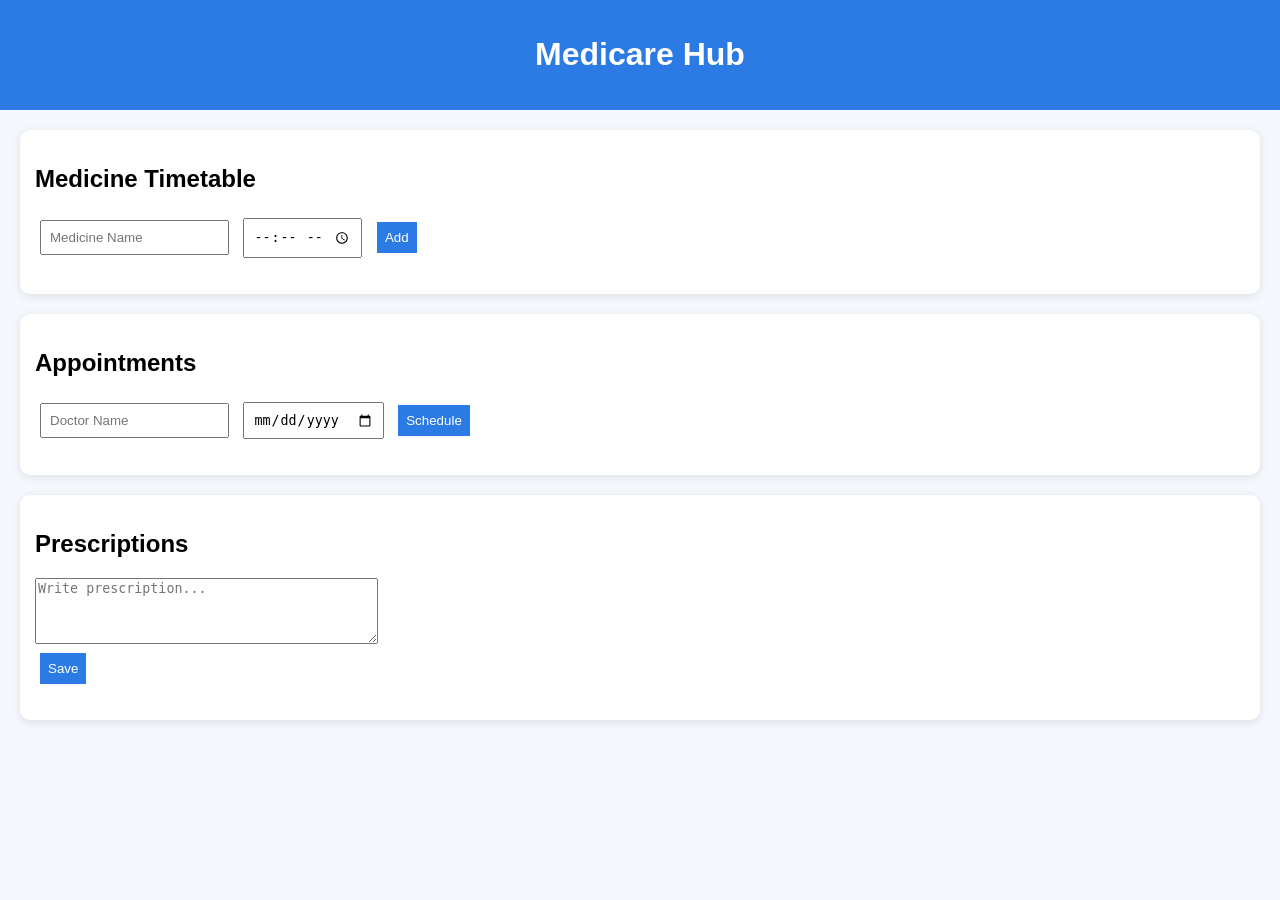
==== index.html @ 14f7a0b9 "Add initial HTML structure for Medicare Hub" ====
<!DOCTYPE html>
<html lang="en">
<head>
<meta charset="UTF-8">
<title>Medicare Hub</title>
<style>
body {
  font-family: Arial;
  margin: 0;
  background: #f4f7fb;
}
header {
  background: #2c7be5;
  color: white;
  padding: 15px;
  text-align: center;
}
.container {
  padding: 20px;
}
.card {
  background: white;
  padding: 15px;
  margin-bottom: 20px;
  border-radius: 10px;
  box-shadow: 0 2px 8px rgba(0,0,0,0.1);
}
input, button {
  padding: 8px;
  margin: 5px;
}
button {
  background: #2c7be5;
  color: white;
  border: none;
  cursor: pointer;
}
</style>
</head>

<body>

<header>
  <h1>Medicare Hub</h1>
</header>

<div class="container">

<!-- Medicine Timetable -->
<div class="card">
  <h2>Medicine Timetable</h2>
  <input id="medName" placeholder="Medicine Name">
  <input id="medTime" type="time">
  <button onclick="addMedicine()">Add</button>
  <ul id="medList"></ul>
</div>

<!-- Appointment Scheduler -->
<div class="card">
  <h2>Appointments</h2>
  <input id="docName" placeholder="Doctor Name">
  <input id="appDate" type="date">
  <button onclick="addAppointment()">Schedule</button>
  <ul id="appList"></ul>
</div>

<!-- Prescription Saver -->
<div class="card">
  <h2>Prescriptions</h2>
  <textarea id="prescription" placeholder="Write prescription..." rows="4" cols="40"></textarea><br>
  <button onclick="savePrescription()">Save</button>
  <ul id="presList"></ul>
</div>

</div>

<script>

// Load saved data
let medicines = JSON.parse(localStorage.getItem("medicines")) || [];
let appointments = JSON.parse(localStorage.getItem("appointments")) || [];
let prescriptions = JSON.parse(localStorage.getItem("prescriptions")) || [];

function render() {
  document.getElementById("medList").innerHTML =
    medicines.map(m => `<li>${m.name} at ${m.time}</li>`).join("");

  document.getElementById("appList").innerHTML =
    appointments.map(a => `<li>${a.doctor} on ${a.date}</li>`).join("");

  document.getElementById("presList").innerHTML =
    prescriptions.map(p => `<li>${p}</li>`).join("");
}

function addMedicine() {
  let name = document.getElementById("medName").value;
  let time = document.getElementById("medTime").value;
  if (!name || !time) return;
  medicines.push({ name, time });
  localStorage.setItem("medicines", JSON.stringify(medicines));
  render();
}

function addAppointment() {
  let doctor = document.getElementById("docName").value;
  let date = document.getElementById("appDate").value;
  if (!doctor || !date) return;
  appointments.push({ doctor, date });
  localStorage.setItem("appointments", JSON.stringify(appointments));
  render();
}

function savePrescription() {
  let text = document.getElementById("prescription").value;
  if (!text) return;
  prescriptions.push(text);
  localStorage.setItem("prescriptions", JSON.stringify(prescriptions));
  render();
}

// Initial render
render();

</script>

</body>
</html>
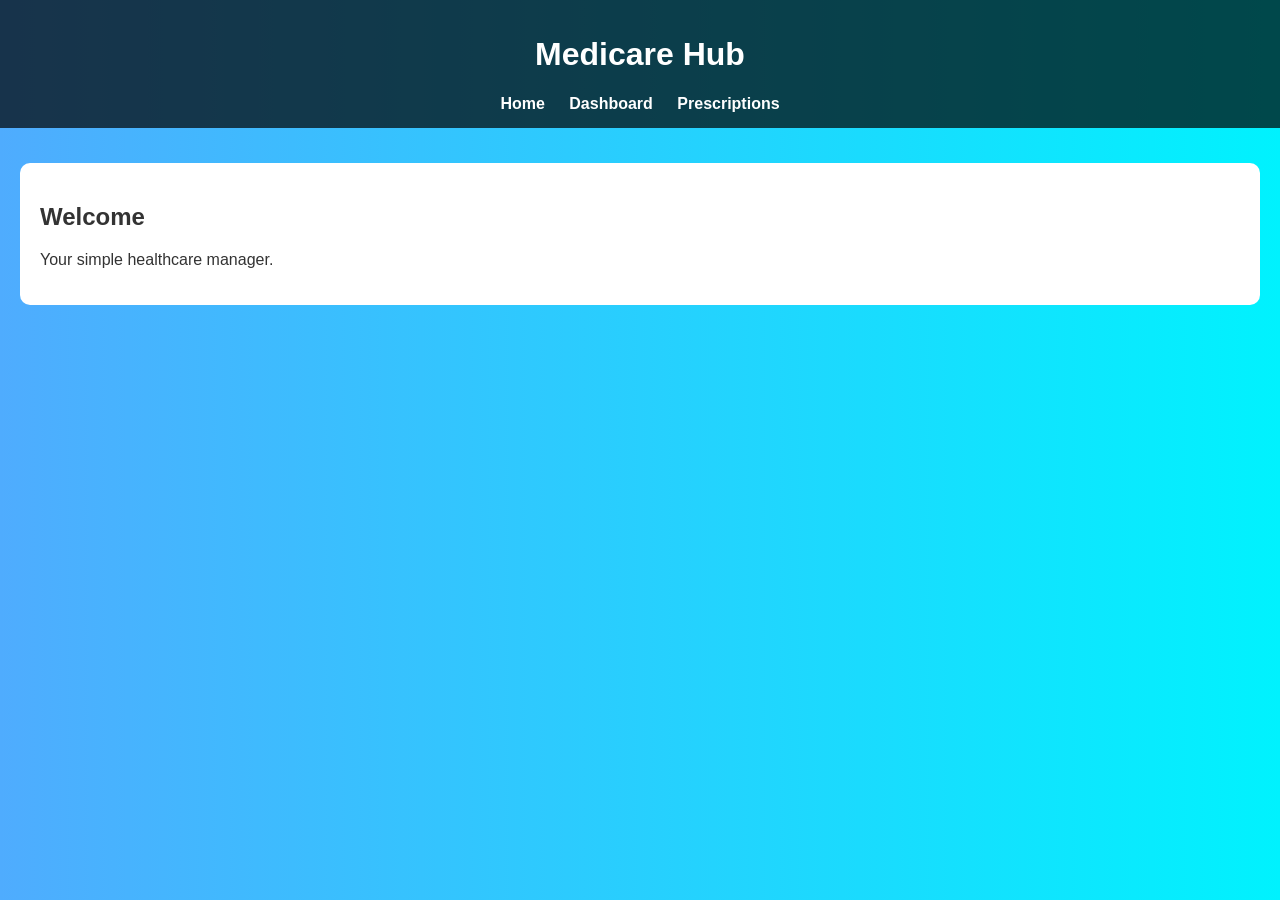
==== commit 9cc4750d: "Update index.html" ====
--- a/index.html
+++ b/index.html
@@ -1,127 +1,27 @@
 <!DOCTYPE html>
-<html lang="en">
+<html>
 <head>
-<meta charset="UTF-8">
 <title>Medicare Hub</title>
-<style>
-body {
-  font-family: Arial;
-  margin: 0;
-  background: #f4f7fb;
-}
-header {
-  background: #2c7be5;
-  color: white;
-  padding: 15px;
-  text-align: center;
-}
-.container {
-  padding: 20px;
-}
-.card {
-  background: white;
-  padding: 15px;
-  margin-bottom: 20px;
-  border-radius: 10px;
-  box-shadow: 0 2px 8px rgba(0,0,0,0.1);
-}
-input, button {
-  padding: 8px;
-  margin: 5px;
-}
-button {
-  background: #2c7be5;
-  color: white;
-  border: none;
-  cursor: pointer;
-}
-</style>
+<link rel="stylesheet" href="style.css">
 </head>
 
 <body>
 
 <header>
   <h1>Medicare Hub</h1>
+  <nav>
+    <a href="index.html">Home</a>
+    <a href="dashboard.html">Dashboard</a>
+    <a href="prescription.html">Prescriptions</a>
+  </nav>
 </header>
 
 <div class="container">
-
-<!-- Medicine Timetable -->
-<div class="card">
-  <h2>Medicine Timetable</h2>
-  <input id="medName" placeholder="Medicine Name">
-  <input id="medTime" type="time">
-  <button onclick="addMedicine()">Add</button>
-  <ul id="medList"></ul>
+  <div class="card">
+    <h2>Welcome</h2>
+    <p>Your simple healthcare manager.</p>
+  </div>
 </div>
-
-<!-- Appointment Scheduler -->
-<div class="card">
-  <h2>Appointments</h2>
-  <input id="docName" placeholder="Doctor Name">
-  <input id="appDate" type="date">
-  <button onclick="addAppointment()">Schedule</button>
-  <ul id="appList"></ul>
-</div>
-
-<!-- Prescription Saver -->
-<div class="card">
-  <h2>Prescriptions</h2>
-  <textarea id="prescription" placeholder="Write prescription..." rows="4" cols="40"></textarea><br>
-  <button onclick="savePrescription()">Save</button>
-  <ul id="presList"></ul>
-</div>
-
-</div>
-
-<script>
-
-// Load saved data
-let medicines = JSON.parse(localStorage.getItem("medicines")) || [];
-let appointments = JSON.parse(localStorage.getItem("appointments")) || [];
-let prescriptions = JSON.parse(localStorage.getItem("prescriptions")) || [];
-
-function render() {
-  document.getElementById("medList").innerHTML =
-    medicines.map(m => `<li>${m.name} at ${m.time}</li>`).join("");
-
-  document.getElementById("appList").innerHTML =
-    appointments.map(a => `<li>${a.doctor} on ${a.date}</li>`).join("");
-
-  document.getElementById("presList").innerHTML =
-    prescriptions.map(p => `<li>${p}</li>`).join("");
-}
-
-function addMedicine() {
-  let name = document.getElementById("medName").value;
-  let time = document.getElementById("medTime").value;
-  if (!name || !time) return;
-  medicines.push({ name, time });
-  localStorage.setItem("medicines", JSON.stringify(medicines));
-  render();
-}
-
-function addAppointment() {
-  let doctor = document.getElementById("docName").value;
-  let date = document.getElementById("appDate").value;
-  if (!doctor || !date) return;
-  appointments.push({ doctor, date });
-  localStorage.setItem("appointments", JSON.stringify(appointments));
-  render();
-}
-
-function savePrescription() {
-  let text = document.getElementById("prescription").value;
-  if (!text) return;
-  prescriptions.push(text);
-  localStorage.setItem("prescriptions", JSON.stringify(prescriptions));
-  render();
-}
-
-// Initial render
-render();
-
-</script>
 
 </body>
 </html>
--- a/style.css
+++ b/style.css
@@ -0,0 +1,45 @@
+body {
+  margin: 0;
+  font-family: Arial, sans-serif;
+  background: linear-gradient(to right, #4facfe, #00f2fe);
+  color: #333;
+}
+
+header {
+  background: rgba(0,0,0,0.7);
+  color: white;
+  padding: 15px;
+  text-align: center;
+}
+
+nav a {
+  margin: 10px;
+  color: white;
+  text-decoration: none;
+  font-weight: bold;
+}
+
+.container {
+  padding: 20px;
+}
+
+.card {
+  background: white;
+  padding: 20px;
+  margin: 15px 0;
+  border-radius: 10px;
+}
+
+input, textarea {
+  padding: 8px;
+  margin: 5px;
+  width: 200px;
+}
+
+button {
+  padding: 8px 12px;
+  background: #007bff;
+  color: white;
+  border: none;
+  cursor: pointer;
+}
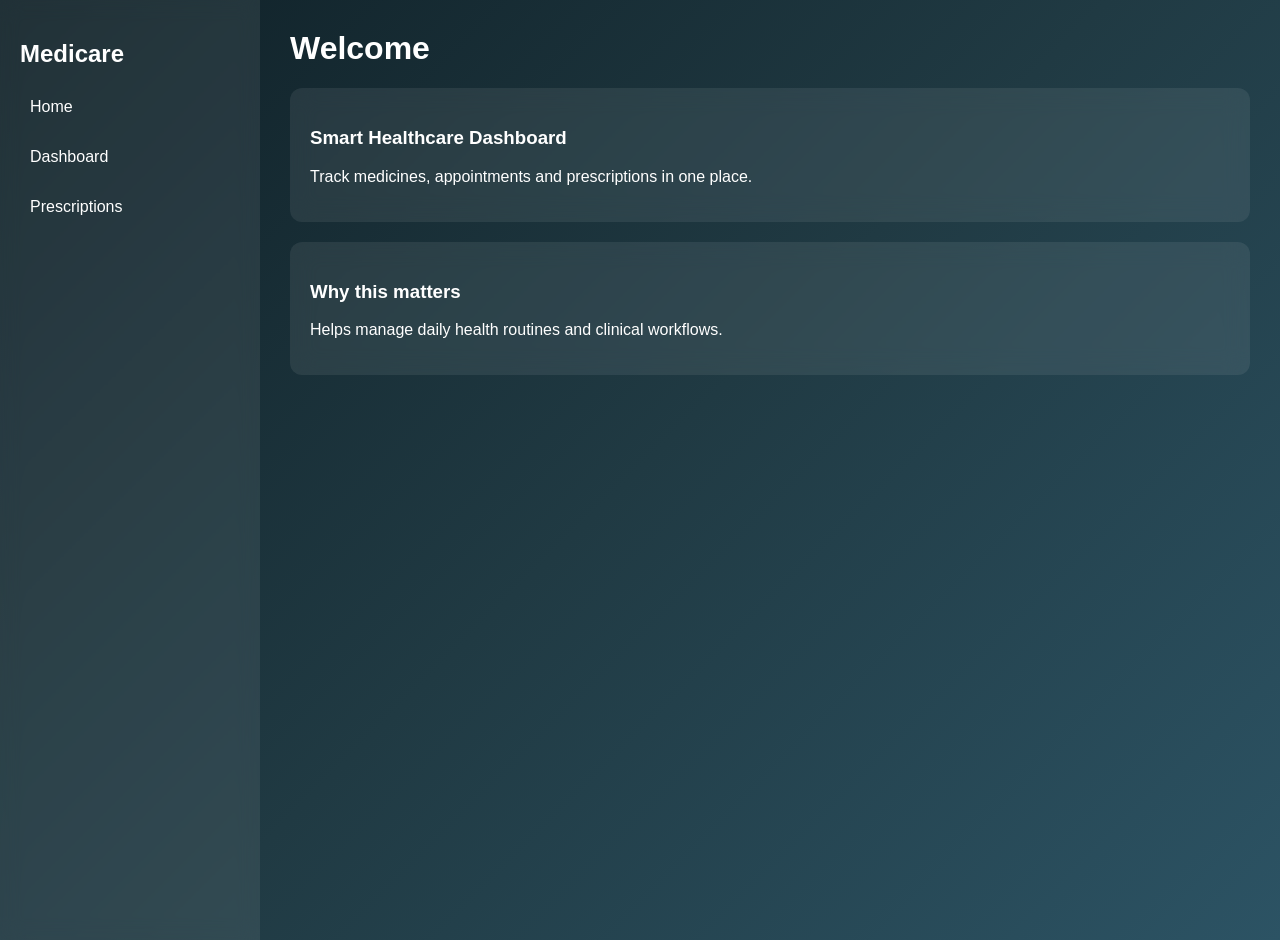
==== commit 7f0c278d: "Update index.html" ====
--- a/index.html
+++ b/index.html
@@ -6,22 +6,30 @@
 </head>
 
 <body>
+<div class="layout">
 
-<header>
-  <h1>Medicare Hub</h1>
-  <nav>
-    <a href="index.html">Home</a>
-    <a href="dashboard.html">Dashboard</a>
-    <a href="prescription.html">Prescriptions</a>
-  </nav>
-</header>
-
-<div class="container">
-  <div class="card">
-    <h2>Welcome</h2>
-    <p>Your simple healthcare manager.</p>
-  </div>
+<div class="sidebar">
+  <h2>Medicare</h2>
+  <a href="index.html">Home</a>
+  <a href="dashboard.html">Dashboard</a>
+  <a href="prescription.html">Prescriptions</a>
 </div>
 
+<div class="main">
+  <h1>Welcome</h1>
+
+  <div class="card">
+    <h3>Smart Healthcare Dashboard</h3>
+    <p>Track medicines, appointments and prescriptions in one place.</p>
+  </div>
+
+  <div class="card">
+    <h3>Why this matters</h3>
+    <p>Helps manage daily health routines and clinical workflows.</p>
+  </div>
+
+</div>
+
+</div>
 </body>
 </html>
--- a/style.css
+++ b/style.css
@@ -1,45 +1,75 @@
 body {
   margin: 0;
-  font-family: Arial, sans-serif;
-  background: linear-gradient(to right, #4facfe, #00f2fe);
-  color: #333;
+  font-family: 'Segoe UI', sans-serif;
+  background: linear-gradient(135deg, #0f2027, #203a43, #2c5364);
+  color: #fff;
 }
 
-header {
-  background: rgba(0,0,0,0.7);
-  color: white;
-  padding: 15px;
-  text-align: center;
+/* Layout */
+.layout {
+  display: flex;
 }
 
-nav a {
-  margin: 10px;
-  color: white;
-  text-decoration: none;
-  font-weight: bold;
-}
-
-.container {
+/* Sidebar */
+.sidebar {
+  width: 220px;
+  height: 100vh;
+  background: rgba(255,255,255,0.08);
+  backdrop-filter: blur(10px);
   padding: 20px;
 }
 
-.card {
-  background: white;
-  padding: 20px;
-  margin: 15px 0;
-  border-radius: 10px;
+.sidebar h2 {
+  margin-bottom: 20px;
 }
 
+.sidebar a {
+  display: block;
+  color: #fff;
+  text-decoration: none;
+  margin: 12px 0;
+  padding: 10px;
+  border-radius: 8px;
+}
+
+.sidebar a:hover {
+  background: rgba(255,255,255,0.15);
+}
+
+/* Main */
+.main {
+  flex: 1;
+  padding: 30px;
+}
+
+/* Cards */
+.card {
+  background: rgba(255,255,255,0.08);
+  backdrop-filter: blur(12px);
+  padding: 20px;
+  border-radius: 12px;
+  margin-bottom: 20px;
+}
+
+/* Inputs */
 input, textarea {
+  width: 200px;
   padding: 8px;
   margin: 5px;
-  width: 200px;
+  border-radius: 6px;
+  border: none;
 }
 
+/* Buttons */
 button {
-  padding: 8px 12px;
-  background: #007bff;
-  color: white;
+  padding: 8px 14px;
+  background: #00c6ff;
   border: none;
+  color: #000;
+  border-radius: 6px;
   cursor: pointer;
 }
+
+h1 {
+  margin-top: 0;
+}
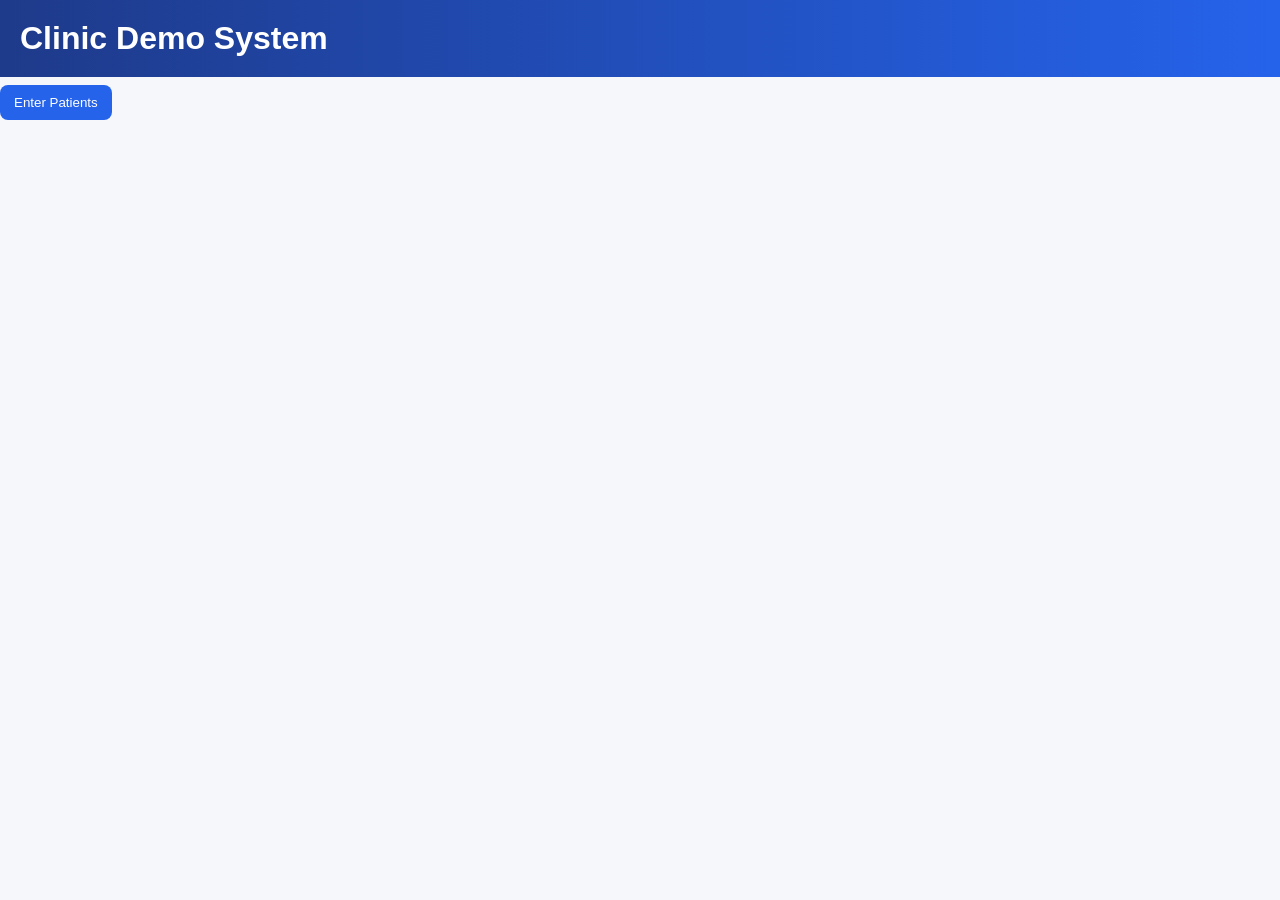
==== commit 01899a2c: "Update index.html" ====
--- a/index.html
+++ b/index.html
@@ -1,35 +1,20 @@
 <!DOCTYPE html>
 <html>
 <head>
-<title>Medicare Hub</title>
-<link rel="stylesheet" href="style.css">
+  <title>Clinic Demo App</title>
+  <link rel="stylesheet" href="style.css">
 </head>
+<body>
 
-<body>
-<div class="layout">
+<h1>Clinic Demo System</h1>
 
-<div class="sidebar">
-  <h2>Medicare</h2>
-  <a href="index.html">Home</a>
-  <a href="dashboard.html">Dashboard</a>
-  <a href="prescription.html">Prescriptions</a>
-</div>
+<button onclick="go()">Enter Patients</button>
 
-<div class="main">
-  <h1>Welcome</h1>
+<script>
+function go() {
+  window.location.href = "patients.html";
+}
+</script>
 
-  <div class="card">
-    <h3>Smart Healthcare Dashboard</h3>
-    <p>Track medicines, appointments and prescriptions in one place.</p>
-  </div>
-
-  <div class="card">
-    <h3>Why this matters</h3>
-    <p>Helps manage daily health routines and clinical workflows.</p>
-  </div>
-
-</div>
-
-</div>
 </body>
 </html>
--- a/style.css
+++ b/style.css
@@ -1,75 +1,77 @@
 body {
   margin: 0;
-  font-family: 'Segoe UI', sans-serif;
-  background: linear-gradient(135deg, #0f2027, #203a43, #2c5364);
-  color: #fff;
+  font-family: "Segoe UI", Arial, sans-serif;
+  background: #f5f7fb;
+  color: #1f2937;
 }
 
-/* Layout */
-.layout {
-  display: flex;
+/* Top header */
+h1, h2 {
+  margin: 0;
+  padding: 20px;
+  background: linear-gradient(90deg, #1e3a8a, #2563eb);
+  color: white;
+  font-weight: 600;
 }
 
-/* Sidebar */
-.sidebar {
-  width: 220px;
-  height: 100vh;
-  background: rgba(255,255,255,0.08);
-  backdrop-filter: blur(10px);
+/* Container feel */
+.container {
+  max-width: 800px;
+  margin: auto;
   padding: 20px;
 }
 
-.sidebar h2 {
-  margin-bottom: 20px;
+/* Card style */
+.card, #list > div {
+  background: white;
+  padding: 15px;
+  margin-top: 12px;
+  border-radius: 12px;
+  box-shadow: 0 6px 18px rgba(0,0,0,0.06);
+  transition: 0.2s ease;
 }
 
-.sidebar a {
-  display: block;
-  color: #fff;
-  text-decoration: none;
-  margin: 12px 0;
-  padding: 10px;
-  border-radius: 8px;
-}
-
-.sidebar a:hover {
-  background: rgba(255,255,255,0.15);
-}
-
-/* Main */
-.main {
-  flex: 1;
-  padding: 30px;
-}
-
-/* Cards */
-.card {
-  background: rgba(255,255,255,0.08);
-  backdrop-filter: blur(12px);
-  padding: 20px;
-  border-radius: 12px;
-  margin-bottom: 20px;
+.card:hover, #list > div:hover {
+  transform: translateY(-2px);
 }
 
 /* Inputs */
-input, textarea {
-  width: 200px;
-  padding: 8px;
-  margin: 5px;
-  border-radius: 6px;
-  border: none;
+input {
+  width: calc(100% - 20px);
+  padding: 10px;
+  margin: 6px 0;
+  border: 1px solid #e5e7eb;
+  border-radius: 8px;
+  outline: none;
+}
+
+input:focus {
+  border-color: #2563eb;
 }
 
 /* Buttons */
 button {
-  padding: 8px 14px;
-  background: #00c6ff;
+  background: #2563eb;
+  color: white;
   border: none;
-  color: #000;
-  border-radius: 6px;
+  padding: 10px 14px;
+  margin-top: 8px;
+  border-radius: 8px;
   cursor: pointer;
+  font-weight: 500;
 }
 
-h1 {
-  margin-top: 0;
+button:hover {
+  background: #1e40af;
 }
+
+/* Patient name styling */
+b {
+  font-size: 16px;
+}
+
+/* Layout spacing */
+hr {
+  border: none;
+  margin: 20px 0;
+}
